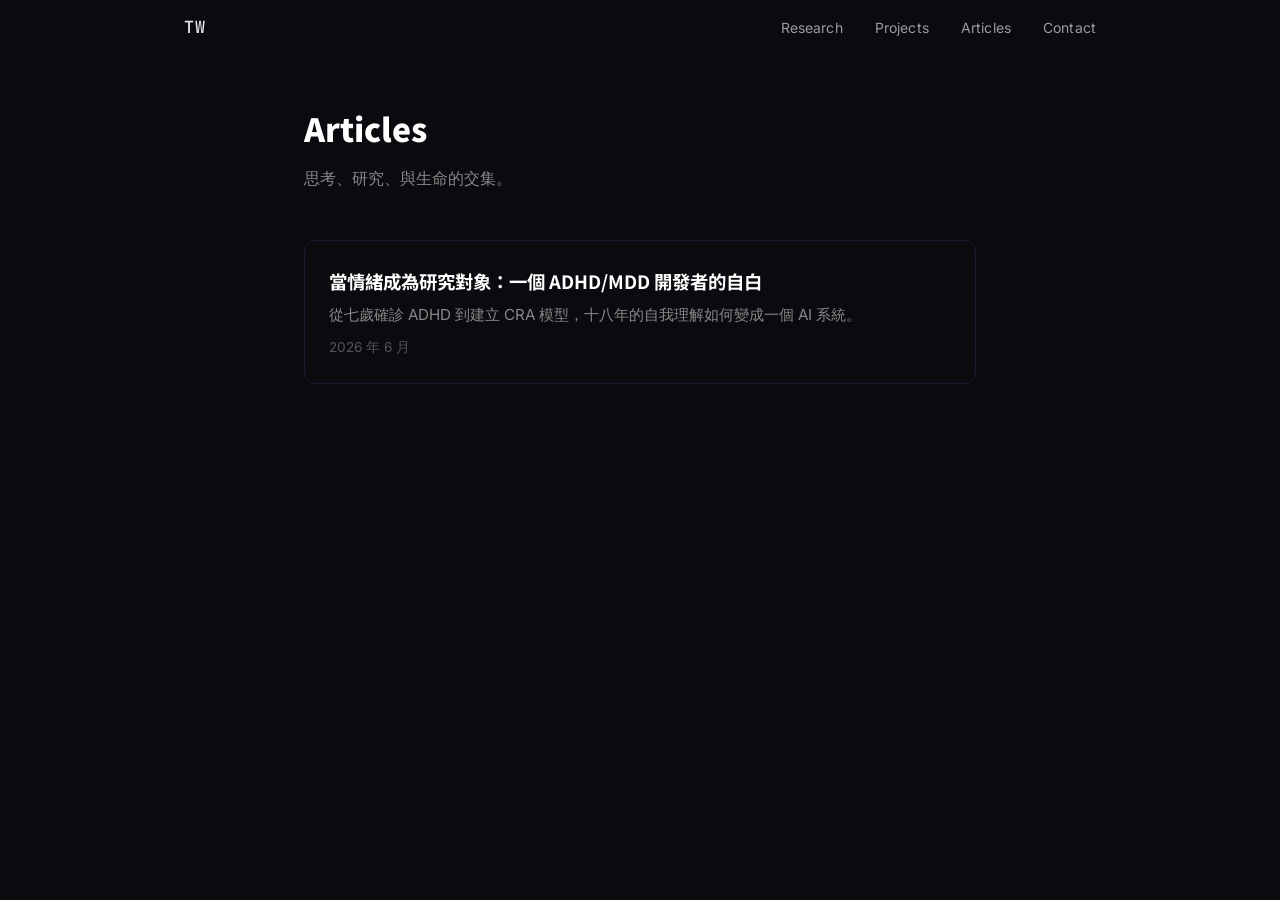
==== articles/index.html @ 14860f97 "Add first article: emotion-research (ADHD/MDD developer narrative)" ====
<!DOCTYPE html>
<html lang="zh-Hant">
<head>
    <meta charset="UTF-8">
    <meta name="viewport" content="width=device-width, initial-scale=1.0">
    <title>Articles — 柯德瑋 Te-Wei Ko</title>
    <meta name="description" content="柯德瑋的文章：情感運算、認知科技、ADHD/MDD 經驗與學術反思。">
    <link rel="stylesheet" href="../css/style.css">
    <link rel="preconnect" href="https://fonts.googleapis.com">
    <link rel="preconnect" href="https://fonts.gstatic.com" crossorigin>
    <link href="https://fonts.googleapis.com/css2?family=Inter:wght@300;400;500;600;700;800&family=Noto+Sans+TC:wght@300;400;500;700;900&family=JetBrains+Mono:wght@400;500&display=swap" rel="stylesheet">
    <style>
        .article-list-page { padding-top: 100px; min-height: 100vh; background: #0a0a0f; color: #e0e0e0; }
        .article-list-container { max-width: 720px; margin: 0 auto; padding: 0 24px 80px; }
        .article-list-title { font-family: 'Noto Sans TC', sans-serif; font-size: 2rem; font-weight: 900; color: #fff; margin-bottom: 8px; }
        .article-list-desc { color: #888; margin-bottom: 48px; }
        .article-card { display: block; padding: 24px; margin-bottom: 16px; border: 1px solid #1a1a2e; border-radius: 12px; text-decoration: none; color: inherit; transition: border-color 0.2s, background 0.2s; }
        .article-card:hover { border-color: #6c5ce7; background: rgba(108,92,231,0.04); }
        .article-card h3 { font-family: 'Noto Sans TC', sans-serif; font-size: 1.15rem; font-weight: 700; color: #fff; margin-bottom: 6px; }
        .article-card p { color: #888; font-size: 0.95rem; line-height: 1.6; }
        .article-card .date { color: #555; font-size: 0.85rem; margin-top: 8px; }
    </style>
</head>
<body>

    <nav class="nav" id="nav">
        <div class="nav-inner">
            <a href="../index.html" class="nav-logo">TW</a>
            <div class="nav-links" id="nav-links">
                <a href="../index.html#research" class="nav-link">Research</a>
                <a href="../index.html#projects" class="nav-link">Projects</a>
                <a href="index.html" class="nav-link">Articles</a>
                <a href="../index.html#contact" class="nav-link">Contact</a>
            </div>
            <button class="nav-toggle" id="nav-toggle" aria-label="Menu">
                <span></span><span></span>
            </button>
        </div>
    </nav>

    <main class="article-list-page">
        <div class="article-list-container">
            <h1 class="article-list-title">Articles</h1>
            <p class="article-list-desc">思考、研究、與生命的交集。</p>

            <a href="emotion-research.html" class="article-card">
                <h3>當情緒成為研究對象：一個 ADHD/MDD 開發者的自白</h3>
                <p>從七歲確診 ADHD 到建立 CRA 模型，十八年的自我理解如何變成一個 AI 系統。</p>
                <div class="date">2026 年 6 月</div>
            </a>
        </div>
    </main>

</body>
</html>
---- css/style.css ----
/* ============================================================
   柯德瑋 Te-Wei Ko — Portfolio Design System
   Dark editorial theme · Magazine-grade typography · Minimalist
   ============================================================ */

/* --- CSS Custom Properties --- */
:root {
    --bg-base: #060608;
    --bg-surface: #0b0b10;
    --bg-card: #111118;
    --bg-card-hover: #16161f;
    --bg-elevated: #1a1a24;

    --border-subtle: rgba(255, 255, 255, 0.05);
    --border-default: rgba(255, 255, 255, 0.08);
    --border-active: rgba(255, 255, 255, 0.14);

    --text-primary: #e6e6ed;
    --text-secondary: #9a9aa6;
    --text-tertiary: #64646e;
    --text-muted: #484850;

    --accent: #00d4aa;
    --accent-dim: rgba(0, 212, 170, 0.12);
    --accent-glow: rgba(0, 212, 170, 0.25);
    --accent-2: #8b9cf7;
    --accent-2-dim: rgba(139, 156, 247, 0.1);
    --accent-amber: #e8a850;

    --font-sans: 'Inter', -apple-system, BlinkMacSystemFont, 'Segoe UI', sans-serif;
    --font-tc: 'Noto Sans TC', sans-serif;
    --font-mono: 'JetBrains Mono', 'SF Mono', 'Fira Code', monospace;

    --max-width: 960px;
    --nav-h: 56px;

    --radius-sm: 6px;
    --radius-md: 10px;
    --radius-lg: 16px;
    --radius-xl: 24px;

    --ease-out: cubic-bezier(0.16, 1, 0.3, 1);
    --ease-in-out: cubic-bezier(0.65, 0, 0.35, 1);
}

/* --- Reset --- */
*, *::before, *::after { margin: 0; padding: 0; box-sizing: border-box; }

html {
    scroll-behavior: smooth;
    -webkit-font-smoothing: antialiased;
    -moz-osx-font-smoothing: grayscale;
    text-rendering: optimizeLegibility;
    font-size: 16px;
}

body {
    font-family: var(--font-sans);
    background: var(--bg-base);
    color: var(--text-primary);
    line-height: 1.75;
    overflow-x: hidden;
}

::selection { background: var(--accent-dim); color: var(--accent); }

img { display: block; max-width: 100%; }
a { color: inherit; text-decoration: none; }

/* --- Container --- */
.container {
    width: 100%;
    max-width: var(--max-width);
    margin: 0 auto;
    padding: 0 24px;
}

/* ============================================================
   NAVIGATION
   ============================================================ */
.nav {
    position: fixed;
    top: 0; left: 0; right: 0;
    height: var(--nav-h);
    z-index: 100;
    transition: background 0.3s var(--ease-out), box-shadow 0.3s var(--ease-out);
}
.nav.scrolled {
    background: rgba(6, 6, 8, 0.85);
    -webkit-backdrop-filter: blur(16px) saturate(180%);
    backdrop-filter: blur(16px) saturate(180%);
    box-shadow: 0 1px 0 var(--border-subtle);
}

.nav-inner {
    max-width: var(--max-width);
    margin: 0 auto;
    padding: 0 24px;
    height: 100%;
    display: flex;
    align-items: center;
    justify-content: space-between;
}

.nav-logo {
    font-family: var(--font-mono);
    font-size: 1.05rem;
    font-weight: 500;
    letter-spacing: 0.04em;
    color: var(--text-primary);
    transition: color 0.2s;
}
.nav-logo:hover { color: var(--accent); }

.nav-links {
    display: flex;
    gap: 32px;
    list-style: none;
}
.nav-link {
    font-size: 0.875rem;
    font-weight: 400;
    color: var(--text-secondary);
    letter-spacing: 0.01em;
    transition: color 0.2s;
    position: relative;
}
.nav-link:hover, .nav-link.active { color: var(--text-primary); }
.nav-link.active::after {
    content: '';
    position: absolute;
    bottom: -4px; left: 0; right: 0;
    height: 1.5px;
    background: var(--accent);
    border-radius: 1px;
}

.nav-toggle {
    display: none;
    flex-direction: column;
    gap: 5px;
    background: none;
    border: none;
    cursor: pointer;
    padding: 4px;
}
.nav-toggle span {
    display: block;
    width: 20px;
    height: 1.5px;
    background: var(--text-primary);
    border-radius: 1px;
    transition: transform 0.3s var(--ease-out), opacity 0.2s;
}
.nav-toggle.active span:first-child { transform: translateY(3.25px) rotate(45deg); }
.nav-toggle.active span:last-child { transform: translateY(-3.25px) rotate(-45deg); }

/* ============================================================
   HERO
   ============================================================ */
.hero {
    position: relative;
    min-height: 100vh;
    display: flex;
    align-items: center;
    justify-content: center;
    padding: 120px 24px 80px;
    overflow: hidden;
}

.hero-bg {
    position: absolute;
    inset: 0;
    background:
        radial-gradient(ellipse 70% 50% at 50% 0%, rgba(0, 212, 170, 0.06) 0%, transparent 55%),
        radial-gradient(ellipse 50% 40% at 80% 60%, rgba(139, 156, 247, 0.04) 0%, transparent 55%),
        radial-gradient(ellipse 40% 30% at 20% 80%, rgba(232, 168, 80, 0.03) 0%, transparent 55%);
    pointer-events: none;
}

.hero-content {
    position: relative;
    text-align: center;
    max-width: 780px;
}

/* Avatar */
.hero-avatar-wrap {
    position: relative;
    display: inline-block;
    margin-bottom: 36px;
}
.hero-avatar-glow {
    position: absolute;
    inset: -12px;
    border-radius: 50%;
    background: radial-gradient(circle, var(--accent-dim) 0%, transparent 70%);
    animation: avatarPulse 4s ease-in-out infinite;
}
@keyframes avatarPulse {
    0%, 100% { opacity: 0.6; transform: scale(1); }
    50% { opacity: 1; transform: scale(1.04); }
}
.hero-avatar {
    position: relative;
    width: 96px;
    height: 96px;
    border-radius: 50%;
    border: 2px solid var(--border-default);
    object-fit: cover;
}

/* Name */
.hero-name {
    font-family: var(--font-tc);
    font-size: clamp(2.5rem, 6vw, 4rem);
    font-weight: 900;
    letter-spacing: 0.04em;
    line-height: 1.15;
    margin-bottom: 8px;
    display: flex;
    flex-direction: column;
    align-items: center;
    gap: 4px;
}
.hero-name-en {
    font-family: var(--font-sans);
    font-size: 0.35em;
    font-weight: 300;
    letter-spacing: 0.08em;
    color: var(--text-secondary);
    text-transform: uppercase;
}

/* Tagline */
.hero-tagline-wrap {
    margin: 40px 0 32px;
}
.hero-tagline {
    font-family: var(--font-tc);
    font-size: clamp(1.25rem, 3vw, 1.75rem);
    font-weight: 500;
    line-height: 1.55;
    color: var(--text-primary);
    letter-spacing: 0.03em;
    margin-bottom: 16px;
}
.hero-tagline-accent {
    color: var(--accent);
    font-weight: 700;
}
.hero-tagline-en {
    font-family: var(--font-sans);
    font-size: clamp(1rem, 2.2vw, 1.2rem);
    font-weight: 300;
    font-style: italic;
    color: var(--text-secondary);
    letter-spacing: 0.02em;
    line-height: 1.4;
}
.hero-tagline-accent-en {
    color: var(--accent);
    font-style: normal;
    font-weight: 500;
}

/* Bio */
.hero-bio {
    font-size: 0.95rem;
    color: var(--text-tertiary);
    line-height: 1.7;
    margin-bottom: 36px;
}

/* CTA Links */
.hero-cta {
    display: flex;
    justify-content: center;
    gap: 20px;
    flex-wrap: wrap;
}
.hero-link {
    display: inline-flex;
    align-items: center;
    gap: 7px;
    padding: 9px 20px;
    border-radius: var(--radius-xl);
    font-size: 0.85rem;
    font-weight: 500;
    letter-spacing: 0.01em;
    background: var(--bg-card);
    border: 1px solid var(--border-default);
    color: var(--text-secondary);
    transition: all 0.25s var(--ease-out);
}
.hero-link svg { width: 16px; height: 16px; }
.hero-link:hover {
    color: var(--text-primary);
    border-color: var(--border-active);
    background: var(--bg-card-hover);
    transform: translateY(-1px);
}

/* Scroll indicator */
.hero-scroll {
    position: absolute;
    bottom: 32px;
    left: 50%;
    transform: translateX(-50%);
    animation: bounce 2s ease-in-out infinite;
}
.hero-scroll span {
    display: block;
    width: 20px;
    height: 20px;
    border-right: 1.5px solid var(--text-tertiary);
    border-bottom: 1.5px solid var(--text-tertiary);
    transform: rotate(45deg);
    opacity: 0.5;
}
@keyframes bounce {
    0%, 100% { transform: translateX(-50%) translateY(0); }
    50% { transform: translateX(-50%) translateY(8px); }
}

/* ============================================================
   SECTIONS (shared)
   ============================================================ */
.section {
    padding: 120px 0;
}

.section-label {
    font-family: var(--font-mono);
    font-size: 0.75rem;
    font-weight: 500;
    letter-spacing: 0.12em;
    text-transform: uppercase;
    color: var(--accent);
    margin-bottom: 12px;
}

.section-title {
    font-family: var(--font-tc);
    font-size: clamp(1.75rem, 4vw, 2.5rem);
    font-weight: 700;
    letter-spacing: 0.02em;
    line-height: 1.25;
    margin-bottom: 16px;
}

.section-desc {
    font-size: 1rem;
    color: var(--text-secondary);
    line-height: 1.7;
    max-width: 640px;
    margin-bottom: 64px;
}

/* ============================================================
   RESEARCH
   ============================================================ */
.research-grid {
    display: grid;
    grid-template-columns: repeat(3, 1fr);
    gap: 24px;
    margin-bottom: 80px;
}

.research-card {
    background: var(--bg-card);
    border: 1px solid var(--border-subtle);
    border-radius: var(--radius-lg);
    padding: 36px 28px;
    transition: all 0.35s var(--ease-out);
    position: relative;
    overflow: hidden;
}
.research-card::before {
    content: '';
    position: absolute;
    top: 0; left: 0; right: 0;
    height: 1px;
    background: linear-gradient(90deg, transparent, var(--accent-dim), transparent);
    opacity: 0;
    transition: opacity 0.35s var(--ease-out);
}
.research-card:hover {
    border-color: var(--border-active);
    background: var(--bg-card-hover);
    transform: translateY(-2px);
}
.research-card:hover::before { opacity: 1; }

.research-card-icon {
    width: 44px;
    height: 44px;
    border-radius: var(--radius-md);
    background: var(--accent-dim);
    display: flex;
    align-items: center;
    justify-content: center;
    margin-bottom: 20px;
}
.research-card-icon svg {
    width: 22px;
    height: 22px;
    color: var(--accent);
}

.research-card h3 {
    font-family: var(--font-tc);
    font-size: 1.15rem;
    font-weight: 700;
    letter-spacing: 0.03em;
    margin-bottom: 2px;
}
.research-card > p {
    font-size: 0.8rem;
    color: var(--text-tertiary);
    letter-spacing: 0.03em;
    margin-bottom: 16px;
}
.research-card-detail {
    font-size: 0.875rem;
    color: var(--text-secondary);
    line-height: 1.7;
}

/* --- H.O.L.O. Mission --- */
.holo-mission {
    position: relative;
    max-width: 720px;
    margin: 0 auto;
    text-align: center;
    padding: 48px 0 0;
}
.holo-line {
    width: 40px;
    height: 2px;
    background: var(--accent);
    margin: 0 auto 28px;
    border-radius: 1px;
}
.holo-label {
    font-family: var(--font-mono);
    font-size: 0.75rem;
    font-weight: 500;
    letter-spacing: 0.14em;
    color: var(--accent);
    text-transform: uppercase;
    margin-bottom: 24px;
}
.holo-quote {
    font-family: var(--font-tc);
    font-size: 1.05rem;
    font-weight: 500;
    color: var(--text-primary);
    line-height: 1.8;
    letter-spacing: 0.02em;
    margin-bottom: 28px;
    font-style: italic;
}
.holo-desc {
    font-size: 0.925rem;
    color: var(--text-secondary);
    line-height: 1.8;
}

/* ============================================================
   PROJECTS — Featured Cards
   ============================================================ */
.project-featured {
    position: relative;
    background: var(--bg-card);
    border: 1px solid var(--border-subtle);
    border-radius: var(--radius-xl);
    padding: 44px 40px;
    margin-bottom: 28px;
    transition: all 0.35s var(--ease-out);
    overflow: hidden;
}
.project-featured:last-of-type { margin-bottom: 64px; }

.project-featured-bg {
    position: absolute;
    inset: 0;
    background: radial-gradient(ellipse 80% 80% at 100% 0%, var(--accent-dim), transparent 60%);
    opacity: 0;
    transition: opacity 0.5s var(--ease-out);
    pointer-events: none;
}
.project-featured:hover { border-color: var(--border-active); transform: translateY(-1px); }
.project-featured:hover .project-featured-bg { opacity: 0.5; }

.project-featured-content { position: relative; }

.project-featured-meta {
    display: flex;
    align-items: center;
    gap: 12px;
    margin-bottom: 16px;
}
.project-featured-badge {
    font-family: var(--font-mono);
    font-size: 0.7rem;
    font-weight: 500;
    letter-spacing: 0.08em;
    text-transform: uppercase;
    color: var(--accent);
    background: var(--accent-dim);
    padding: 3px 10px;
    border-radius: var(--radius-sm);
}
.project-featured-lang {
    font-size: 0.75rem;
    color: var(--text-tertiary);
    letter-spacing: 0.03em;
}

.project-featured-title {
    font-family: var(--font-mono);
    font-size: 1.75rem;
    font-weight: 500;
    letter-spacing: -0.02em;
    margin-bottom: 6px;
}
.project-featured-subtitle {
    font-family: var(--font-tc);
    font-size: 1rem;
    color: var(--text-secondary);
    margin-bottom: 20px;
    letter-spacing: 0.02em;
}
.project-featured-desc {
    font-size: 0.9rem;
    color: var(--text-secondary);
    line-height: 1.75;
    max-width: 680px;
    margin-bottom: 24px;
}

/* Stats */
.project-featured-stats {
    display: flex;
    gap: 32px;
    margin-bottom: 24px;
    padding: 16px 20px;
    background: rgba(255, 255, 255, 0.015);
    border-radius: var(--radius-md);
    border: 1px solid var(--border-subtle);
}
.project-stat { text-align: center; flex: 1; }
.project-stat-value {
    display: block;
    font-family: var(--font-mono);
    font-size: 1.05rem;
    font-weight: 500;
    color: var(--accent);
    margin-bottom: 2px;
}
.project-stat-label {
    font-size: 0.72rem;
    color: var(--text-tertiary);
    letter-spacing: 0.02em;
}

/* Tags */
.project-featured-tags {
    display: flex;
    flex-wrap: wrap;
    gap: 8px;
    margin-bottom: 24px;
}
.project-featured-tags span {
    font-size: 0.72rem;
    color: var(--text-tertiary);
    background: rgba(255, 255, 255, 0.03);
    padding: 4px 10px;
    border-radius: var(--radius-sm);
    border: 1px solid var(--border-subtle);
    letter-spacing: 0.02em;
}

.project-featured-link {
    display: inline-flex;
    align-items: center;
    gap: 6px;
    font-family: var(--font-mono);
    font-size: 0.8rem;
    font-weight: 500;
    color: var(--accent);
    letter-spacing: 0.03em;
    transition: gap 0.25s var(--ease-out);
}
.project-featured-link:hover { gap: 10px; }

/* ============================================================
   PROJECTS — Mini Grid
   ============================================================ */
.projects-mini { padding-top: 16px; }

.projects-mini-title {
    font-family: var(--font-tc);
    font-size: 1.1rem;
    font-weight: 600;
    margin-bottom: 24px;
    letter-spacing: 0.02em;
}

.projects-mini-grid {
    display: grid;
    grid-template-columns: repeat(3, 1fr);
    gap: 16px;
}

.project-mini-card {
    display: flex;
    align-items: flex-start;
    gap: 14px;
    padding: 18px 20px;
    background: var(--bg-card);
    border: 1px solid var(--border-subtle);
    border-radius: var(--radius-md);
    transition: all 0.25s var(--ease-out);
}
.project-mini-card:hover {
    border-color: var(--border-active);
    background: var(--bg-card-hover);
    transform: translateY(-1px);
}

.project-mini-icon {
    font-family: var(--font-mono);
    font-size: 1.3rem;
    color: var(--accent);
    line-height: 1;
    flex-shrink: 0;
    width: 28px;
    text-align: center;
}

.project-mini-card h4 {
    font-family: var(--font-mono);
    font-size: 0.85rem;
    font-weight: 500;
    margin-bottom: 3px;
}
.project-mini-card p {
    font-size: 0.75rem;
    color: var(--text-tertiary);
    line-height: 1.4;
}

/* ============================================================
   CONTACT
   ============================================================ */
.contact-grid {
    display: grid;
    grid-template-columns: repeat(3, 1fr);
    gap: 20px;
}

.contact-card {
    display: flex;
    flex-direction: column;
    align-items: center;
    gap: 10px;
    padding: 36px 24px;
    background: var(--bg-card);
    border: 1px solid var(--border-subtle);
    border-radius: var(--radius-lg);
    text-align: center;
    transition: all 0.3s var(--ease-out);
}
.contact-card:hover {
    border-color: var(--border-active);
    background: var(--bg-card-hover);
    transform: translateY(-2px);
}

.contact-card-icon {
    width: 48px;
    height: 48px;
    border-radius: 50%;
    background: var(--accent-dim);
    display: flex;
    align-items: center;
    justify-content: center;
    margin-bottom: 4px;
}
.contact-card-icon svg {
    width: 22px;
    height: 22px;
    color: var(--accent);
}

.contact-card-label {
    font-family: var(--font-mono);
    font-size: 0.72rem;
    font-weight: 500;
    letter-spacing: 0.08em;
    text-transform: uppercase;
    color: var(--text-tertiary);
}
.contact-card-value {
    font-size: 0.875rem;
    color: var(--text-secondary);
    word-break: break-all;
}

/* ============================================================
   FOOTER
   ============================================================ */
.footer {
    padding: 48px 0;
    border-top: 1px solid var(--border-subtle);
    text-align: center;
}
.footer p {
    font-size: 0.8rem;
    color: var(--text-muted);
    letter-spacing: 0.02em;
}
.footer-tagline {
    margin-top: 6px;
    font-size: 0.75rem !important;
    color: var(--text-tertiary) !important;
}

/* ============================================================
   REVEAL ANIMATIONS
   ============================================================ */
.reveal {
    opacity: 0;
    transform: translateY(28px);
    transition: opacity 0.7s var(--ease-out), transform 0.7s var(--ease-out);
}
.reveal.visible {
    opacity: 1;
    transform: translateY(0);
}

/* Stagger children */
.research-grid .reveal:nth-child(1) { transition-delay: 0s; }
.research-grid .reveal:nth-child(2) { transition-delay: 0.08s; }
.research-grid .reveal:nth-child(3) { transition-delay: 0.16s; }

/* ============================================================
   RESPONSIVE
   ============================================================ */

/* Tablet */
@media (max-width: 768px) {
    .section { padding: 80px 0; }

    .nav-links {
        position: fixed;
        top: var(--nav-h);
        left: 0; right: 0;
        background: rgba(6, 6, 8, 0.95);
        -webkit-backdrop-filter: blur(20px);
        backdrop-filter: blur(20px);
        flex-direction: column;
        align-items: center;
        gap: 0;
        padding: 16px 0;
        border-bottom: 1px solid var(--border-subtle);
        transform: translateY(-100%);
        opacity: 0;
        pointer-events: none;
        transition: all 0.3s var(--ease-out);
    }
    .nav-links.open {
        transform: translateY(0);
        opacity: 1;
        pointer-events: auto;
    }
    .nav-link {
        display: block;
        padding: 14px 24px;
        font-size: 0.9rem;
    }
    .nav-toggle { display: flex; }

    .research-grid { grid-template-columns: 1fr; gap: 16px; }
    .project-featured { padding: 28px 24px; }
    .project-featured-stats { flex-direction: column; gap: 12px; }
    .projects-mini-grid { grid-template-columns: 1fr; }
    .contact-grid { grid-template-columns: 1fr; }
}

/* Small phone */
@media (max-width: 480px) {
    .hero { padding: 100px 16px 60px; }
    .hero-avatar { width: 72px; height: 72px; }
    .project-featured-title { font-size: 1.35rem; }
}
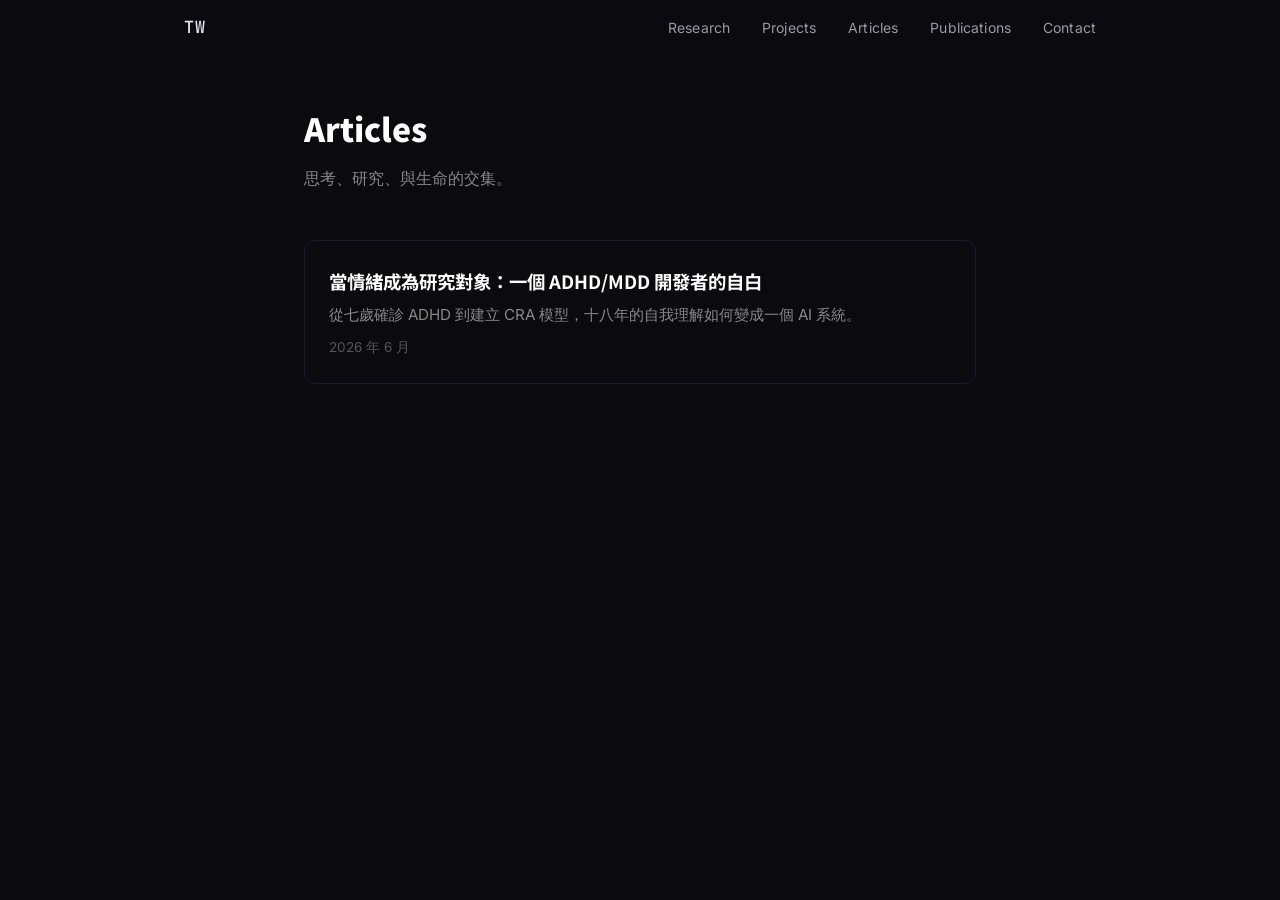
==== commit 43fbb77a: "新增 Publications 页面，更新全站导航栏" ====
--- a/articles/index.html
+++ b/articles/index.html
@@ -30,6 +30,7 @@
                 <a href="../index.html#research" class="nav-link">Research</a>
                 <a href="../index.html#projects" class="nav-link">Projects</a>
                 <a href="index.html" class="nav-link">Articles</a>
+                <a href="../publications/" class="nav-link">Publications</a>
                 <a href="../index.html#contact" class="nav-link">Contact</a>
             </div>
             <button class="nav-toggle" id="nav-toggle" aria-label="Menu">
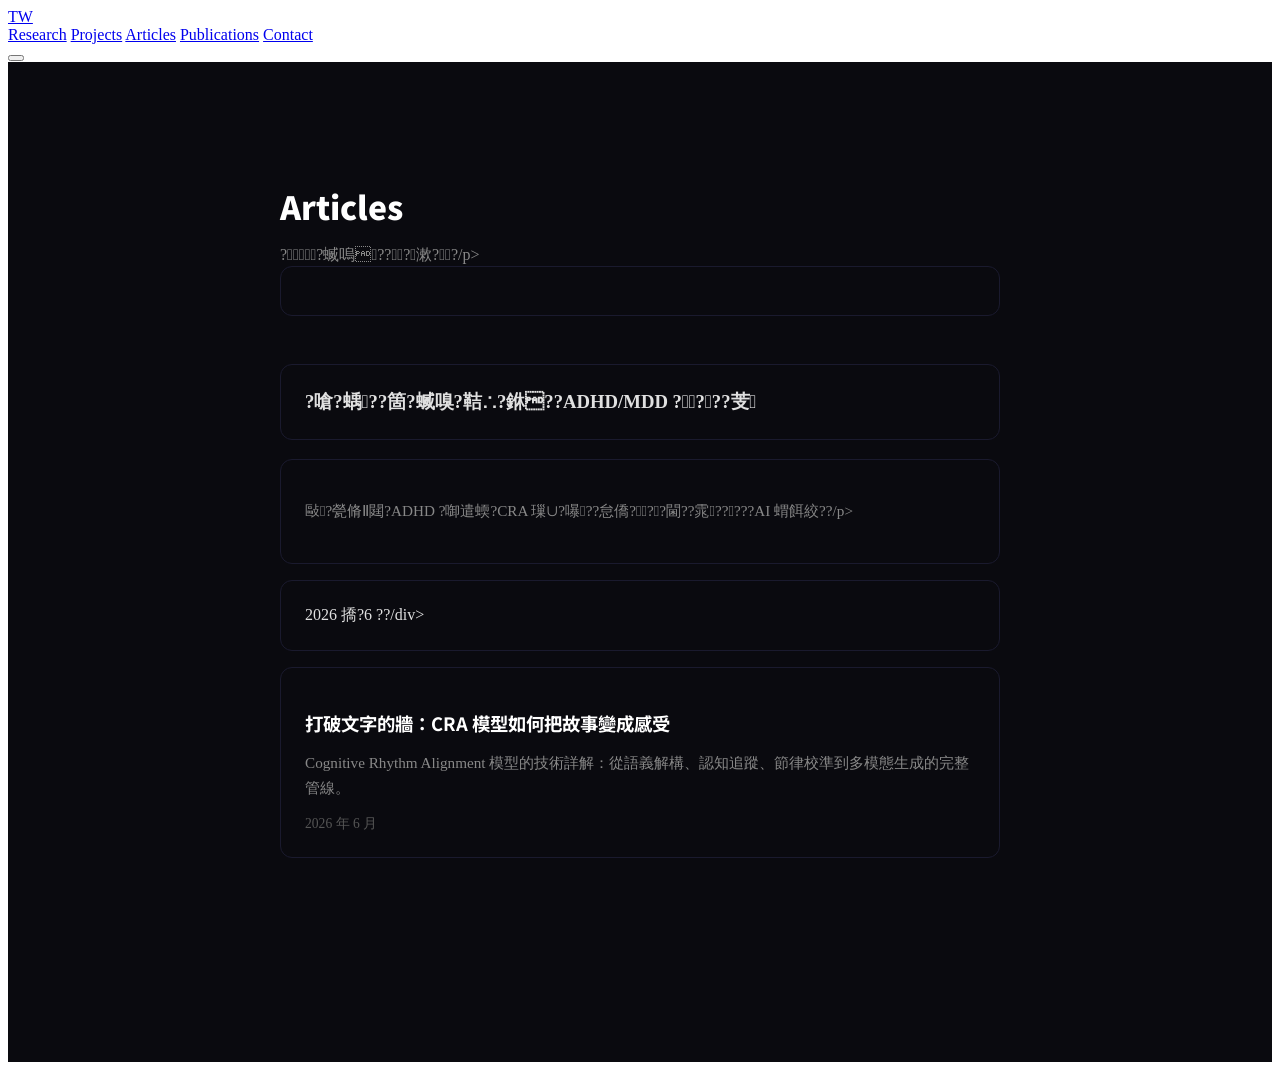
==== commit f701748e: "Add CRA technical article and update index" ====
--- a/articles/index.html
+++ b/articles/index.html
@@ -3,8 +3,8 @@
 <head>
     <meta charset="UTF-8">
     <meta name="viewport" content="width=device-width, initial-scale=1.0">
-    <title>Articles — 柯德瑋 Te-Wei Ko</title>
-    <meta name="description" content="柯德瑋的文章：情感運算、認知科技、ADHD/MDD 經驗與學術反思。">
+    <title>Articles ???臬噸??Te-Wei Ko</title>
+    <meta name="description" content="?臬噸????嚗???蝞??亦???DHD/MDD 蝬??飛銵???>
     <link rel="stylesheet" href="../css/style.css">
     <link rel="preconnect" href="https://fonts.googleapis.com">
     <link rel="preconnect" href="https://fonts.gstatic.com" crossorigin>
@@ -42,14 +42,18 @@
     <main class="article-list-page">
         <div class="article-list-container">
             <h1 class="article-list-title">Articles</h1>
-            <p class="article-list-desc">思考、研究、與生命的交集。</p>
+            <p class="article-list-desc">??蝛嗚???漱??/p>
 
             <a href="emotion-research.html" class="article-card">
-                <h3>當情緒成為研究對象：一個 ADHD/MDD 開發者的自白</h3>
-                <p>從七歲確診 ADHD 到建立 CRA 模型，十八年的自我理解如何變成一個 AI 系統。</p>
+                <h3>?嗆?蝺??箇?蝛嗅?鞊∴?銝??ADHD/MDD ????芰</h3>
+                <p>敺?甇脩Ⅱ閮?ADHD ?啣遣蝡?CRA 璅∪?嚗??怠僑???閫??雿?????AI 蝟餌絞??/p>
+                <div class="date">2026 撟?6 ??/div>
+            </a>
+<a href="cra-model.html" class="article-card">
+                <h3>打破文字的牆：CRA 模型如何把故事變成感受</h3>
+                <p>Cognitive Rhythm Alignment 模型的技術詳解：從語義解構、認知追蹤、節律校準到多模態生成的完整管線。</p>
                 <div class="date">2026 年 6 月</div>
-            </a>
-        </div>
+            </a>        </div>
     </main>
 
 </body>
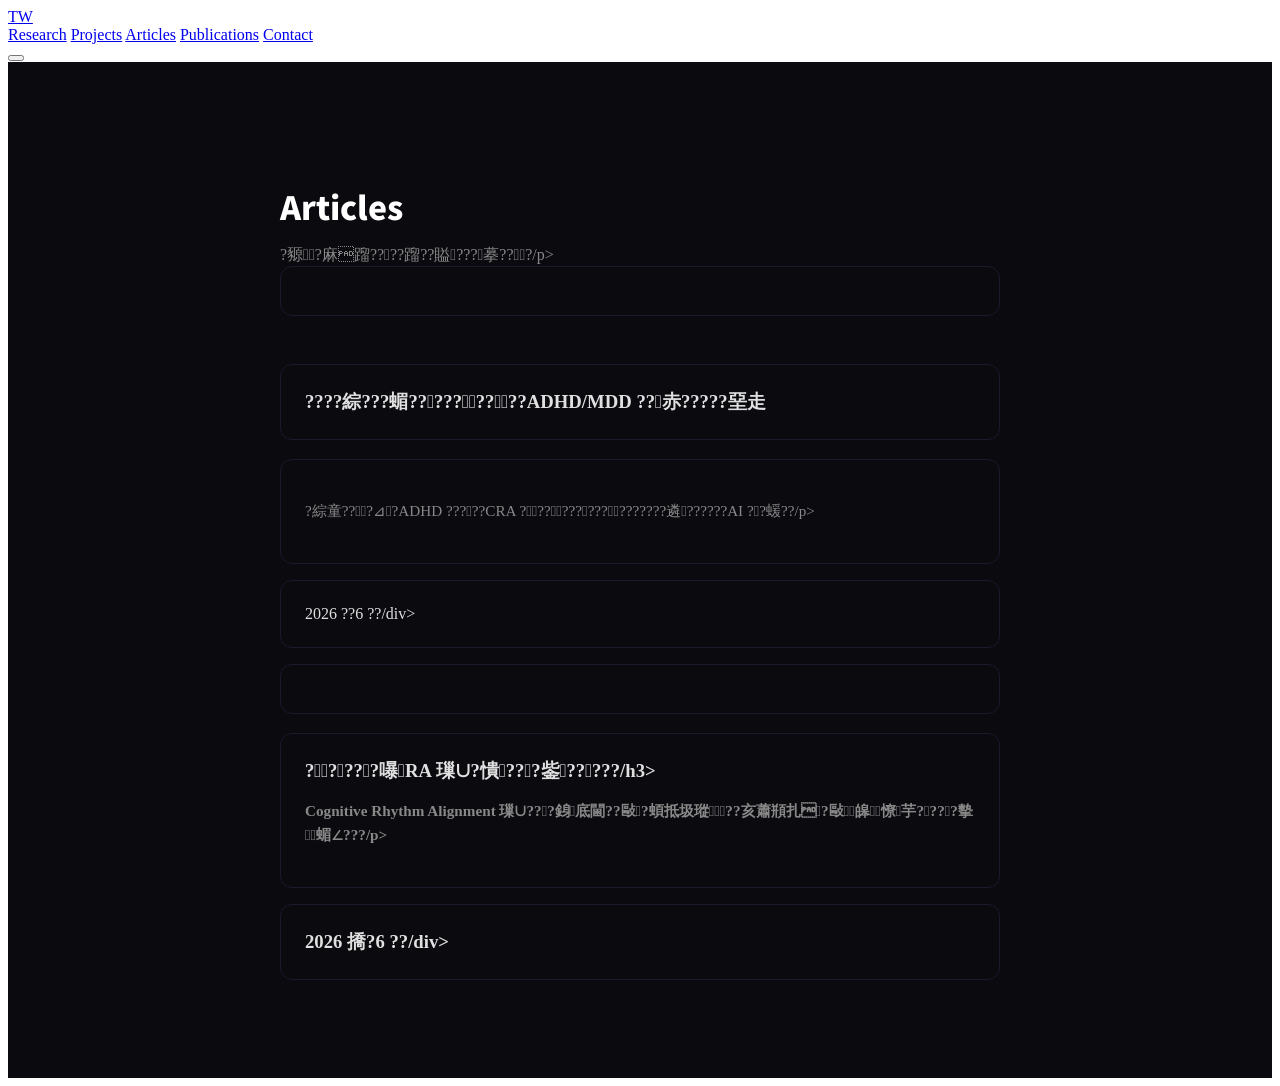
==== commit a23691b9: "Add ORCID cross-domain papers article (Article #3)" ====
--- a/articles/index.html
+++ b/articles/index.html
@@ -3,8 +3,8 @@
 <head>
     <meta charset="UTF-8">
     <meta name="viewport" content="width=device-width, initial-scale=1.0">
-    <title>Articles ???臬噸??Te-Wei Ko</title>
-    <meta name="description" content="?臬噸????嚗???蝞??亦???DHD/MDD 蝬??飛銵???>
+    <title>Articles ????砍??Te-Wei Ko</title>
+    <meta name="description" content="??砍???????垮??賹????蹓??鈭????蹎道HD/MDD ?秋???拚??蛔??豲?>
     <link rel="stylesheet" href="../css/style.css">
     <link rel="preconnect" href="https://fonts.googleapis.com">
     <link rel="preconnect" href="https://fonts.gstatic.com" crossorigin>
@@ -42,17 +42,17 @@
     <main class="article-list-page">
         <div class="article-list-container">
             <h1 class="article-list-title">Articles</h1>
-            <p class="article-list-desc">??蝛嗚???漱??/p>
+            <p class="article-list-desc">?豲?麻蹓????蹓??賹???摹???/p>
 
             <a href="emotion-research.html" class="article-card">
-                <h3>?嗆?蝺??箇?蝛嗅?鞊∴?銝??ADHD/MDD ????芰</h3>
-                <p>敺?甇脩Ⅱ閮?ADHD ?啣遣蝡?CRA 璅∪?嚗??怠僑???閫??雿?????AI 蝟餌絞??/p>
-                <div class="date">2026 撟?6 ??/div>
+                <h3>????綜???蝞?????????ADHD/MDD ??赤?????堊走</h3>
+                <p>?綜童???⊿?ADHD ?????CRA ????????????????遴??????AI ??蝯??/p>
+                <div class="date">2026 ??6 ??/div>
             </a>
 <a href="cra-model.html" class="article-card">
-                <h3>打破文字的牆：CRA 模型如何把故事變成感受</h3>
-                <p>Cognitive Rhythm Alignment 模型的技術詳解：從語義解構、認知追蹤、節律校準到多模態生成的完整管線。</p>
-                <div class="date">2026 年 6 月</div>
+                <h3>?????嚗RA 璅∪?憒???鈭?????/h3>
+                <p>Cognitive Rhythm Alignment 璅∪???銵底閫??敺?蝢抵圾瑽??亥蕭頩扎?敺皞憭芋????摰蝞∠???/p>
+                <div class="date">2026 撟?6 ??/div>
             </a>        </div>
     </main>
 
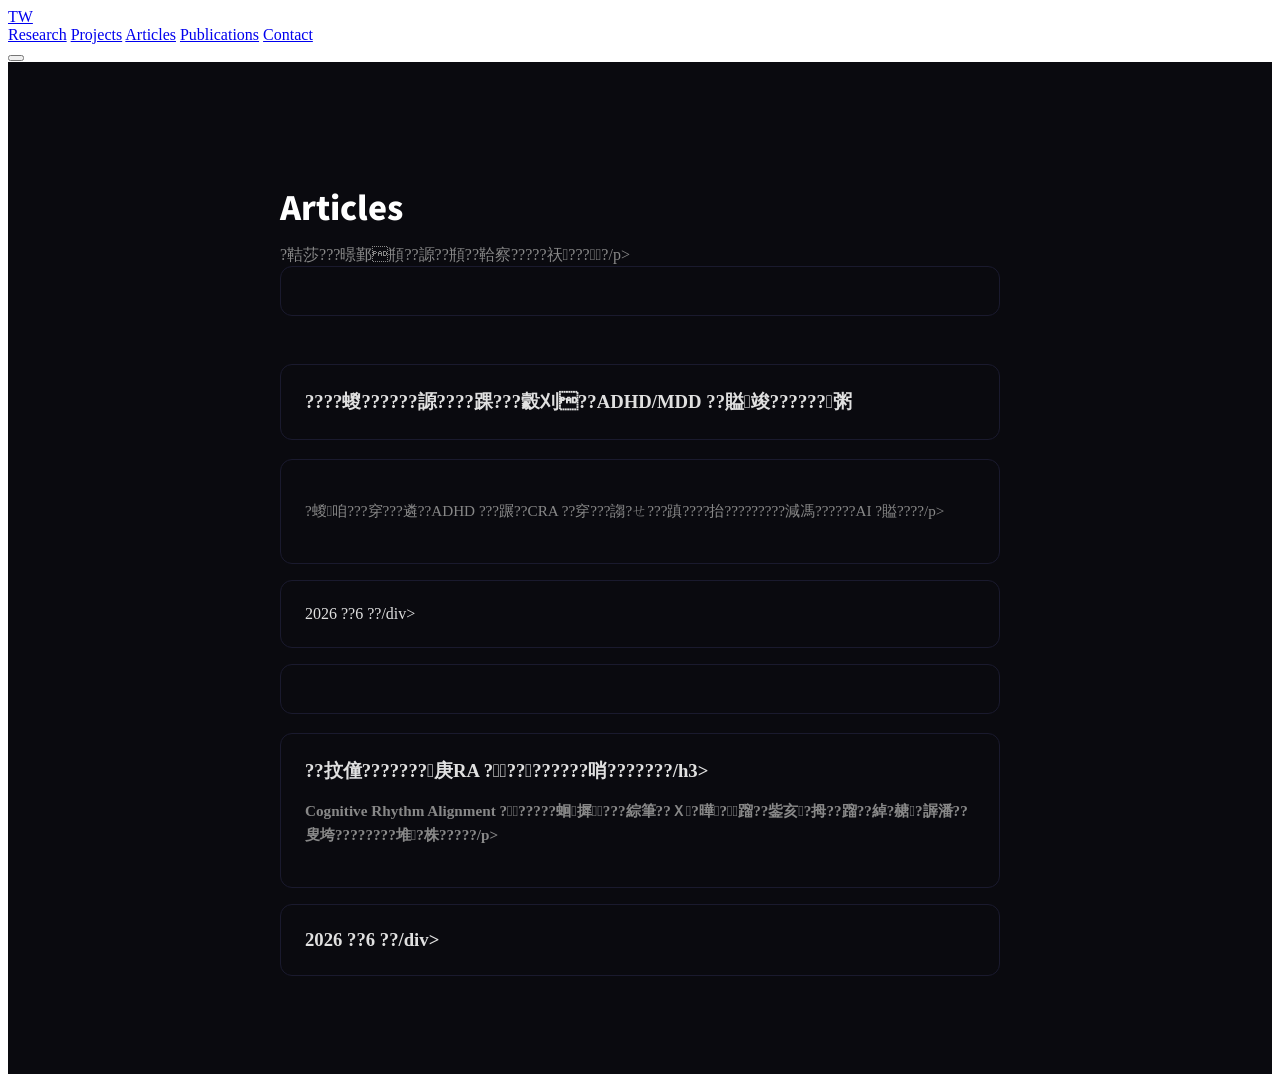
==== commit 297ab5d3: "Add affective computing primer (Article #4)" ====
--- a/articles/index.html
+++ b/articles/index.html
@@ -3,8 +3,8 @@
 <head>
     <meta charset="UTF-8">
     <meta name="viewport" content="width=device-width, initial-scale=1.0">
-    <title>Articles ????砍??Te-Wei Ko</title>
-    <meta name="description" content="??砍???????垮??賹????蹓??鈭????蹎道HD/MDD ?秋???拚??蛔??豲?>
+    <title>Articles ?????谷??Te-Wei Ko</title>
+    <meta name="description" content="???谷???????謅Ｗ??鞈??豯??頩???????頩?HD/MDD ?蝘玫???????狐??鞊莎???>
     <link rel="stylesheet" href="../css/style.css">
     <link rel="preconnect" href="https://fonts.googleapis.com">
     <link rel="preconnect" href="https://fonts.gstatic.com" crossorigin>
@@ -42,17 +42,17 @@
     <main class="article-list-page">
         <div class="article-list-container">
             <h1 class="article-list-title">Articles</h1>
-            <p class="article-list-desc">?豲?麻蹓????蹓??賹???摹???/p>
+            <p class="article-list-desc">?鞊莎???暻鄞頩??謜??頩??鞈察?????祆????/p>
 
             <a href="emotion-research.html" class="article-card">
-                <h3>????綜???蝞?????????ADHD/MDD ??赤?????堊走</h3>
-                <p>?綜童???⊿?ADHD ?????CRA ????????????????遴??????AI ??蝯??/p>
+                <h3>????蝬??????謜????踝???豰刈??ADHD/MDD ??賹竣??????粥</h3>
+                <p>?蝬咱???穿???遴??ADHD ???蹍??CRA ??穿???謅?ㄝ???蹎????抬?????????減馮??????AI ?賹????/p>
                 <div class="date">2026 ??6 ??/div>
             </a>
 <a href="cra-model.html" class="article-card">
-                <h3>?????嚗RA 璅∪?憒???鈭?????/h3>
-                <p>Cognitive Rhythm Alignment 璅∪???銵底閫??敺?蝢抵圾瑽??亥蕭頩扎?敺皞憭芋????摰蝞∠???/p>
-                <div class="date">2026 撟?6 ??/div>
+                <h3>??抆僮???????庚RA ?????????哨???????/h3>
+                <p>Cognitive Rhythm Alignment ??????蛔摨???綜筆??Ｘ?曄?蹓??鈭亥?拇??蹓??綽?赯?謘潘??叟垮????????堆?株?????/p>
+                <div class="date">2026 ??6 ??/div>
             </a>        </div>
     </main>
 
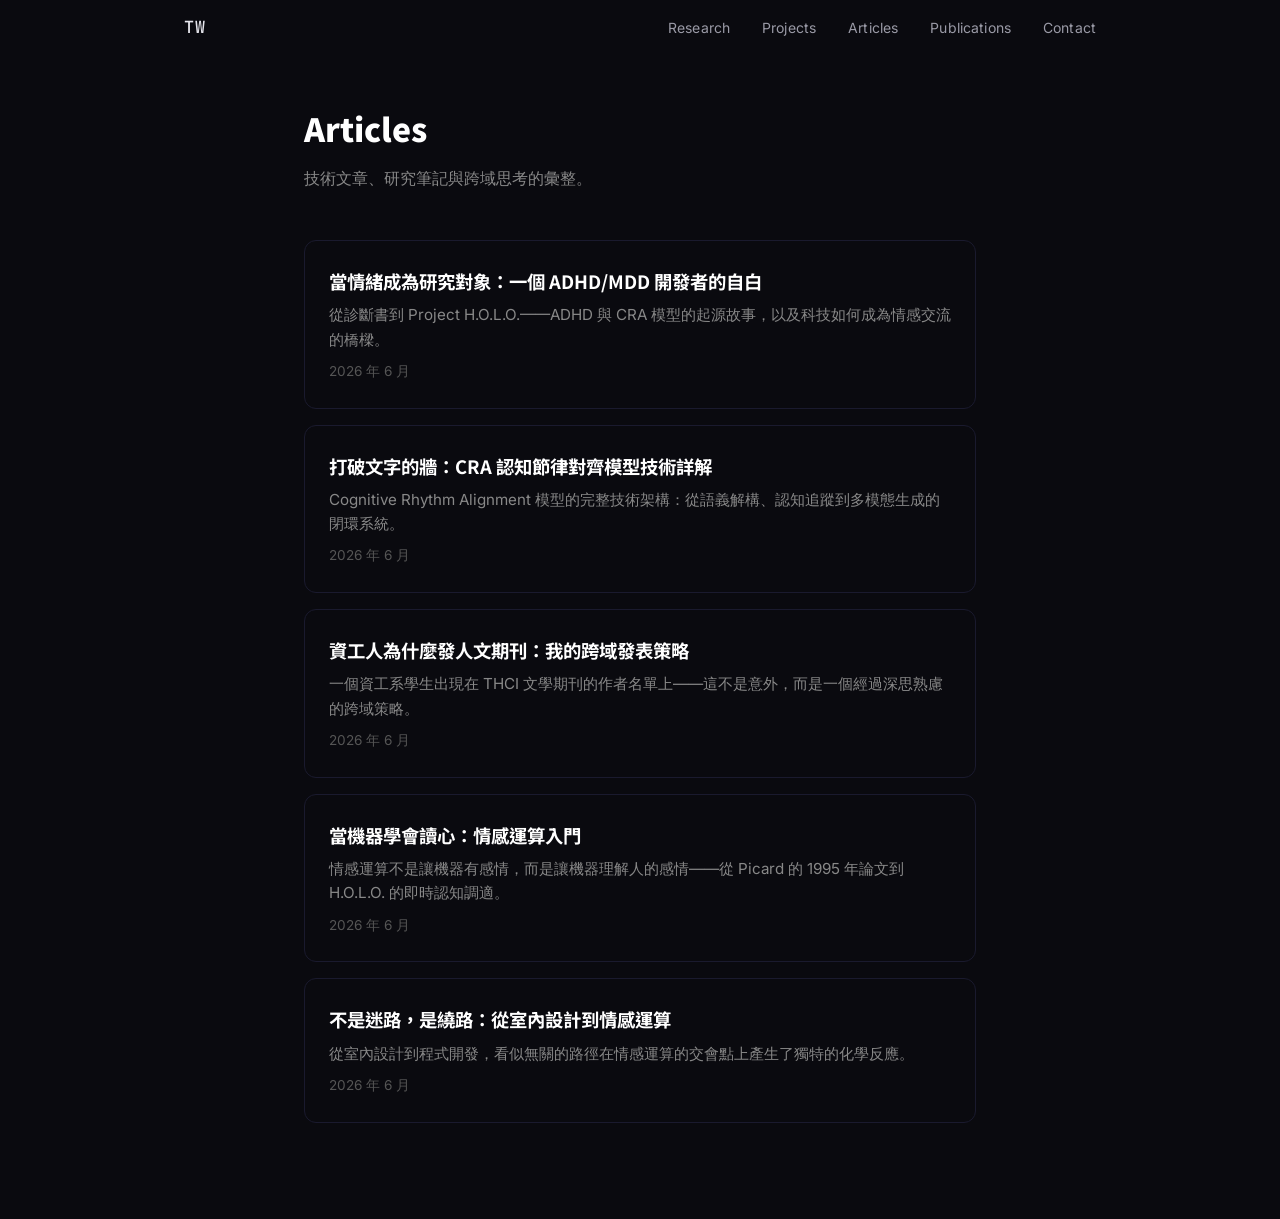
==== commit 28860e44: "修复 articles/index.html 中文乱码并补全 5 篇文章列表" ====
--- a/articles/index.html
+++ b/articles/index.html
@@ -3,8 +3,8 @@
 <head>
     <meta charset="UTF-8">
     <meta name="viewport" content="width=device-width, initial-scale=1.0">
-    <title>Articles ?????谷??Te-Wei Ko</title>
-    <meta name="description" content="???谷???????謅Ｗ??鞈??豯??頩???????頩?HD/MDD ?蝘玫???????狐??鞊莎???>
+    <title>Articles — 柯德瑋 Te-Wei Ko</title>
+    <meta name="description" content="柯德瑋的技術文章與研究筆記：從 ADHD/MDD 開發者自白、CRA 模型詳解、跨域發表策略到情感運算入門。">
     <link rel="stylesheet" href="../css/style.css">
     <link rel="preconnect" href="https://fonts.googleapis.com">
     <link rel="preconnect" href="https://fonts.gstatic.com" crossorigin>
@@ -42,19 +42,39 @@
     <main class="article-list-page">
         <div class="article-list-container">
             <h1 class="article-list-title">Articles</h1>
-            <p class="article-list-desc">?鞊莎???暻鄞頩??謜??頩??鞈察?????祆????/p>
+            <p class="article-list-desc">技術文章、研究筆記與跨域思考的彙整。</p>
 
             <a href="emotion-research.html" class="article-card">
-                <h3>????蝬??????謜????踝???豰刈??ADHD/MDD ??賹竣??????粥</h3>
-                <p>?蝬咱???穿???遴??ADHD ???蹍??CRA ??穿???謅?ㄝ???蹎????抬?????????減馮??????AI ?賹????/p>
-                <div class="date">2026 ??6 ??/div>
+                <h3>當情緒成為研究對象：一個 ADHD/MDD 開發者的自白</h3>
+                <p>從診斷書到 Project H.O.L.O.——ADHD 與 CRA 模型的起源故事，以及科技如何成為情感交流的橋樑。</p>
+                <div class="date">2026 年 6 月</div>
             </a>
-<a href="cra-model.html" class="article-card">
-                <h3>??抆僮???????庚RA ?????????哨???????/h3>
-                <p>Cognitive Rhythm Alignment ??????蛔摨???綜筆??Ｘ?曄?蹓??鈭亥?拇??蹓??綽?赯?謘潘??叟垮????????堆?株?????/p>
-                <div class="date">2026 ??6 ??/div>
-            </a>        </div>
+
+            <a href="cra-model.html" class="article-card">
+                <h3>打破文字的牆：CRA 認知節律對齊模型技術詳解</h3>
+                <p>Cognitive Rhythm Alignment 模型的完整技術架構：從語義解構、認知追蹤到多模態生成的閉環系統。</p>
+                <div class="date">2026 年 6 月</div>
+            </a>
+
+            <a href="cross-domain-papers.html" class="article-card">
+                <h3>資工人為什麼發人文期刊：我的跨域發表策略</h3>
+                <p>一個資工系學生出現在 THCI 文學期刊的作者名單上——這不是意外，而是一個經過深思熟慮的跨域策略。</p>
+                <div class="date">2026 年 6 月</div>
+            </a>
+
+            <a href="affective-computing.html" class="article-card">
+                <h3>當機器學會讀心：情感運算入門</h3>
+                <p>情感運算不是讓機器有感情，而是讓機器理解人的感情——從 Picard 的 1995 年論文到 H.O.L.O. 的即時認知調適。</p>
+                <div class="date">2026 年 6 月</div>
+            </a>
+
+            <a href="cross-domain-path.html" class="article-card">
+                <h3>不是迷路，是繞路：從室內設計到情感運算</h3>
+                <p>從室內設計到程式開發，看似無關的路徑在情感運算的交會點上產生了獨特的化學反應。</p>
+                <div class="date">2026 年 6 月</div>
+            </a>
+        </div>
     </main>
 
 </body>
-</html>+</html>
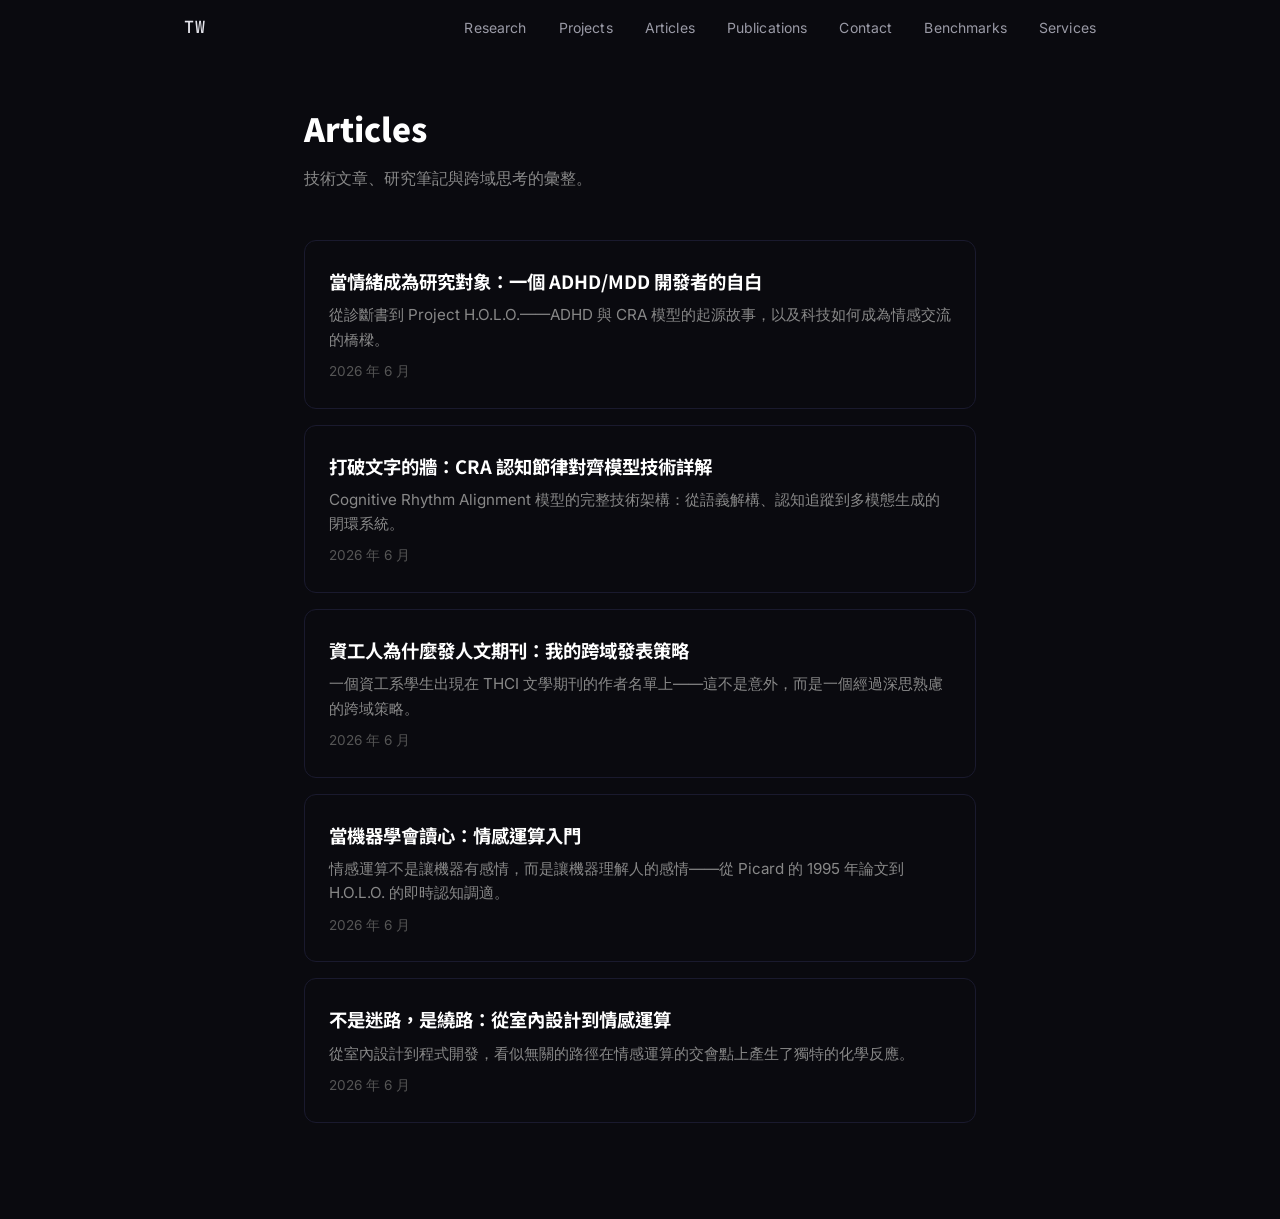
==== commit 0daab3e4: "fix(nav): 讓 Benchmarks 與 Services 從每個頁面都到得了 站上各子頁面的導覽本來就不一致（services 用自己的寫法、articles 與 publications " ====
--- a/articles/index.html
+++ b/articles/index.html
@@ -32,6 +32,8 @@
                 <a href="index.html" class="nav-link">Articles</a>
                 <a href="../publications/" class="nav-link">Publications</a>
                 <a href="../index.html#contact" class="nav-link">Contact</a>
+                <a href="../benchmarks/" class="nav-link">Benchmarks</a>
+                <a href="../services/" class="nav-link">Services</a>
             </div>
             <button class="nav-toggle" id="nav-toggle" aria-label="Menu">
                 <span></span><span></span>
--- a/css/style.css
+++ b/css/style.css
@@ -796,3 +796,50 @@
     .hero-avatar { width: 72px; height: 72px; }
     .project-featured-title { font-size: 1.35rem; }
 }
+
+/* ---------- benchmarks callout ---------- */
+.bench-callout {
+    display: block;
+    margin-top: 24px;
+    padding: 24px 26px;
+    background: var(--bg-card);
+    border: 1px solid var(--border-default);
+    border-radius: var(--radius-lg);
+    text-decoration: none;
+    transition: border-color 0.25s var(--ease-out), background 0.25s var(--ease-out);
+}
+.bench-callout:hover { border-color: var(--accent); background: var(--bg-card-hover); }
+.bench-callout-head {
+    display: flex;
+    align-items: center;
+    justify-content: space-between;
+    gap: 12px;
+    margin-bottom: 10px;
+}
+.bench-callout-label {
+    font-family: var(--font-mono);
+    font-size: 0.72rem;
+    letter-spacing: 0.14em;
+    text-transform: uppercase;
+    color: var(--accent);
+}
+.bench-callout-arrow {
+    font-family: var(--font-mono);
+    font-size: 1.1rem;
+    color: var(--text-tertiary);
+    transition: transform 0.25s var(--ease-out), color 0.25s var(--ease-out);
+}
+.bench-callout:hover .bench-callout-arrow { color: var(--accent); transform: translateX(4px); }
+.bench-callout-title {
+    font-family: var(--font-tc);
+    font-size: 1.2rem;
+    font-weight: 700;
+    color: var(--text-primary);
+    margin: 0 0 8px;
+}
+.bench-callout-desc {
+    color: var(--text-secondary);
+    font-size: 0.95rem;
+    line-height: 1.75;
+    margin: 0;
+}
